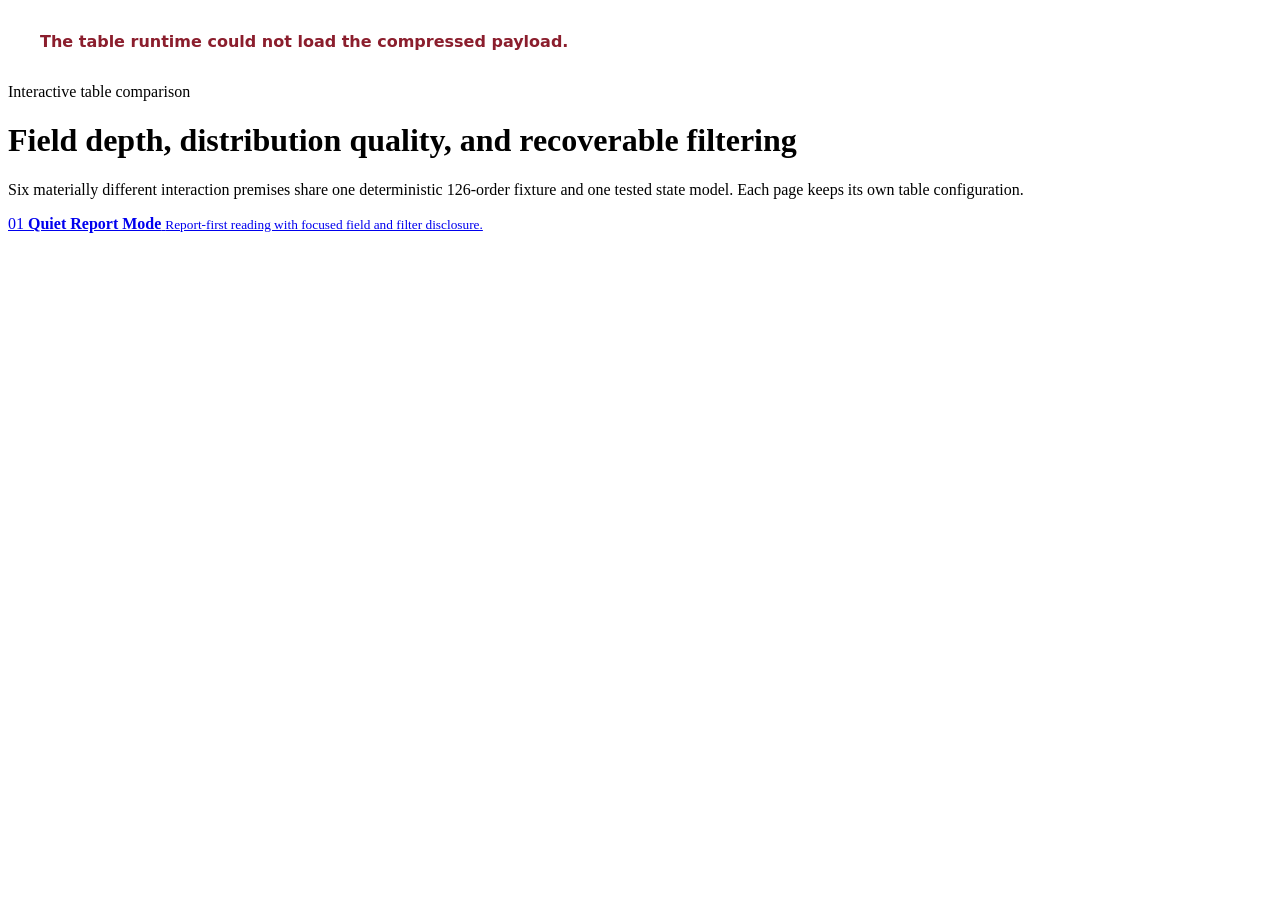
==== variants/index.html @ 648d1e3b "feat(table-variant): quiet-report - add report-first exploration" ====
<!doctype html>
<html lang="en">
  <head>
    <meta charset="utf-8" />
    <meta name="viewport" content="width=device-width, initial-scale=1" />
    <meta name="color-scheme" content="light" />
    <link rel="icon" href="data:," />
    <title>Interactive table variants</title>
  </head>
  <body class="variant-index">
    <main class="variant-index-shell">
      <p class="index-kicker">Interactive table comparison</p>
      <h1>Field depth, distribution quality, and recoverable filtering</h1>
      <p class="index-lede">Six materially different interaction premises share one deterministic 126-order fixture and one tested state model. Each page keeps its own table configuration.</p>
      <nav class="variant-card-list" aria-label="Available variants">
        <a class="variant-card-link" href="./v1-quiet-report.html">
          <span>01</span>
          <strong>Quiet Report Mode</strong>
          <small>Report-first reading with focused field and filter disclosure.</small>
        </a>
      </nav>
    </main>
    <script src="./assets/bootstrap.js"></script>
  </body>
</html>
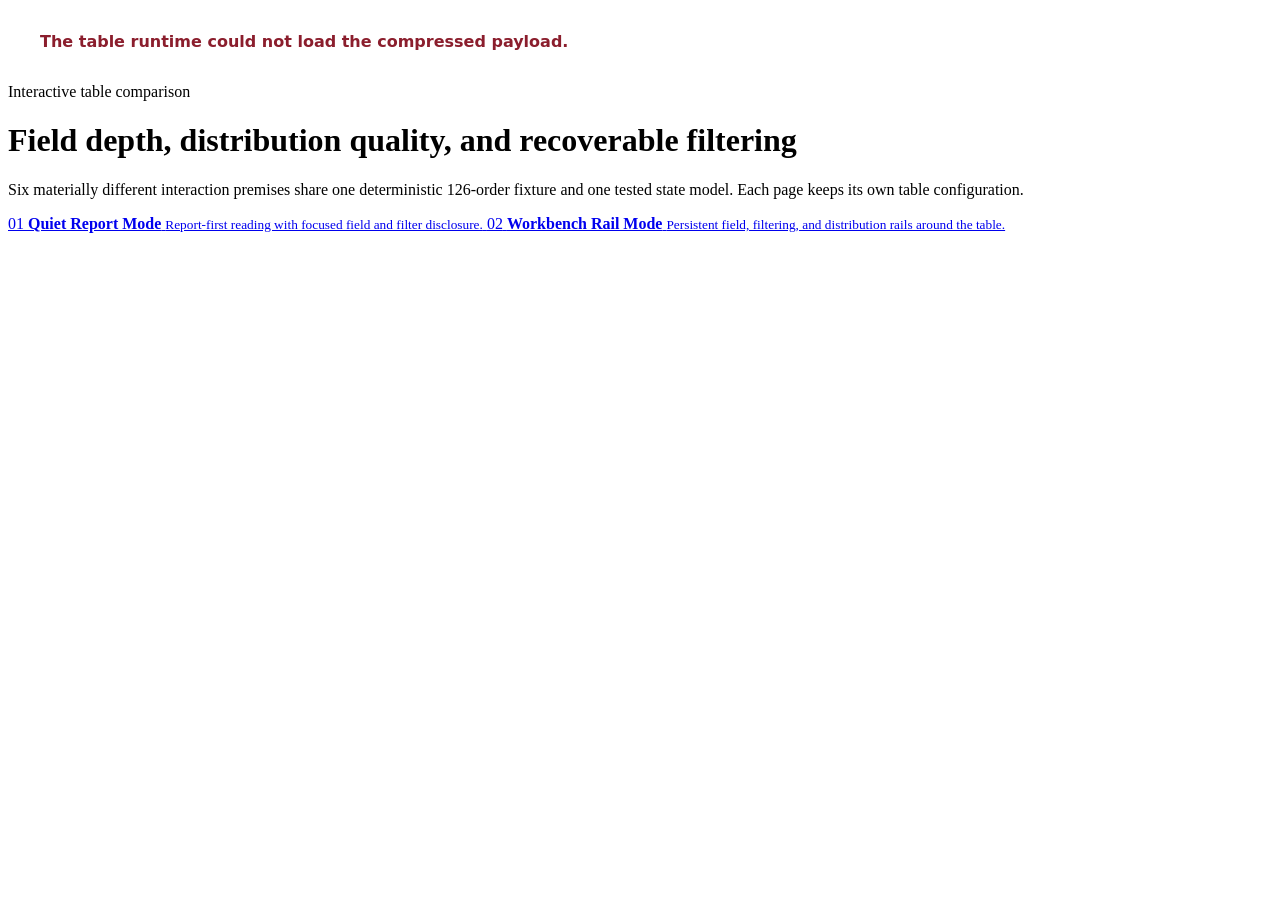
==== commit 7905a7a5: "feat(table-variant): workbench-rail - add persistent configuration rails" ====
--- a/variants/index.html
+++ b/variants/index.html
@@ -18,6 +18,11 @@
           <strong>Quiet Report Mode</strong>
           <small>Report-first reading with focused field and filter disclosure.</small>
         </a>
+        <a class="variant-card-link" href="./v2-workbench-rail.html">
+          <span>02</span>
+          <strong>Workbench Rail Mode</strong>
+          <small>Persistent field, filtering, and distribution rails around the table.</small>
+        </a>
       </nav>
     </main>
     <script src="./assets/bootstrap.js"></script>
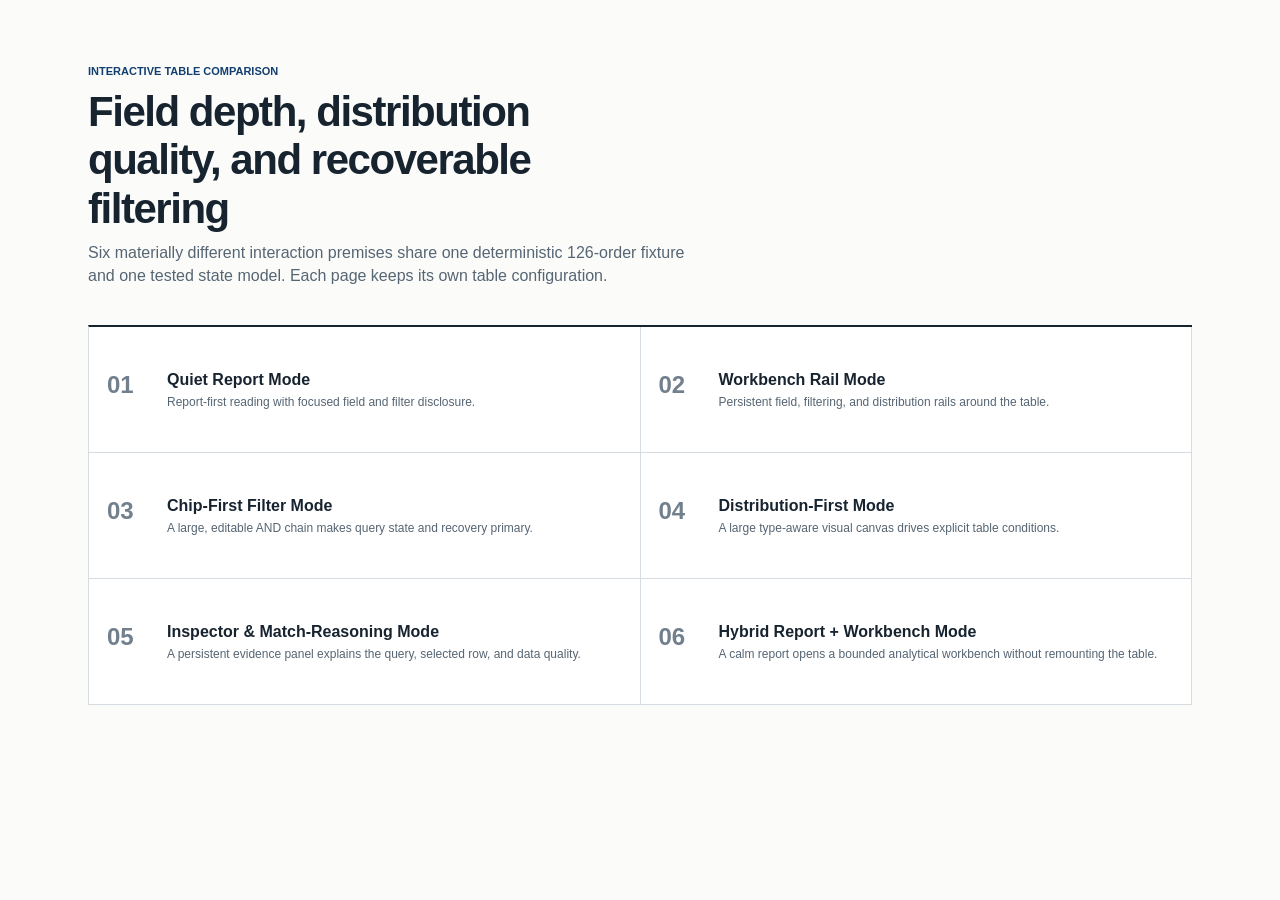
==== commit 08c7b26a: "feat(table-variant): runtime-payload - restore published variants" ====
--- a/variants/index.html
+++ b/variants/index.html
@@ -23,6 +23,26 @@
           <strong>Workbench Rail Mode</strong>
           <small>Persistent field, filtering, and distribution rails around the table.</small>
         </a>
+        <a class="variant-card-link" href="./v3-chip-first.html">
+          <span>03</span>
+          <strong>Chip-First Filter Mode</strong>
+          <small>A large, editable AND chain makes query state and recovery primary.</small>
+        </a>
+        <a class="variant-card-link" href="./v4-distribution-first.html">
+          <span>04</span>
+          <strong>Distribution-First Mode</strong>
+          <small>A large type-aware visual canvas drives explicit table conditions.</small>
+        </a>
+        <a class="variant-card-link" href="./v5-inspector-reasoning.html">
+          <span>05</span>
+          <strong>Inspector &amp; Match-Reasoning Mode</strong>
+          <small>A persistent evidence panel explains the query, selected row, and data quality.</small>
+        </a>
+        <a class="variant-card-link" href="./v6-hybrid.html">
+          <span>06</span>
+          <strong>Hybrid Report + Workbench Mode</strong>
+          <small>A calm report opens a bounded analytical workbench without remounting the table.</small>
+        </a>
       </nav>
     </main>
     <script src="./assets/bootstrap.js"></script>
